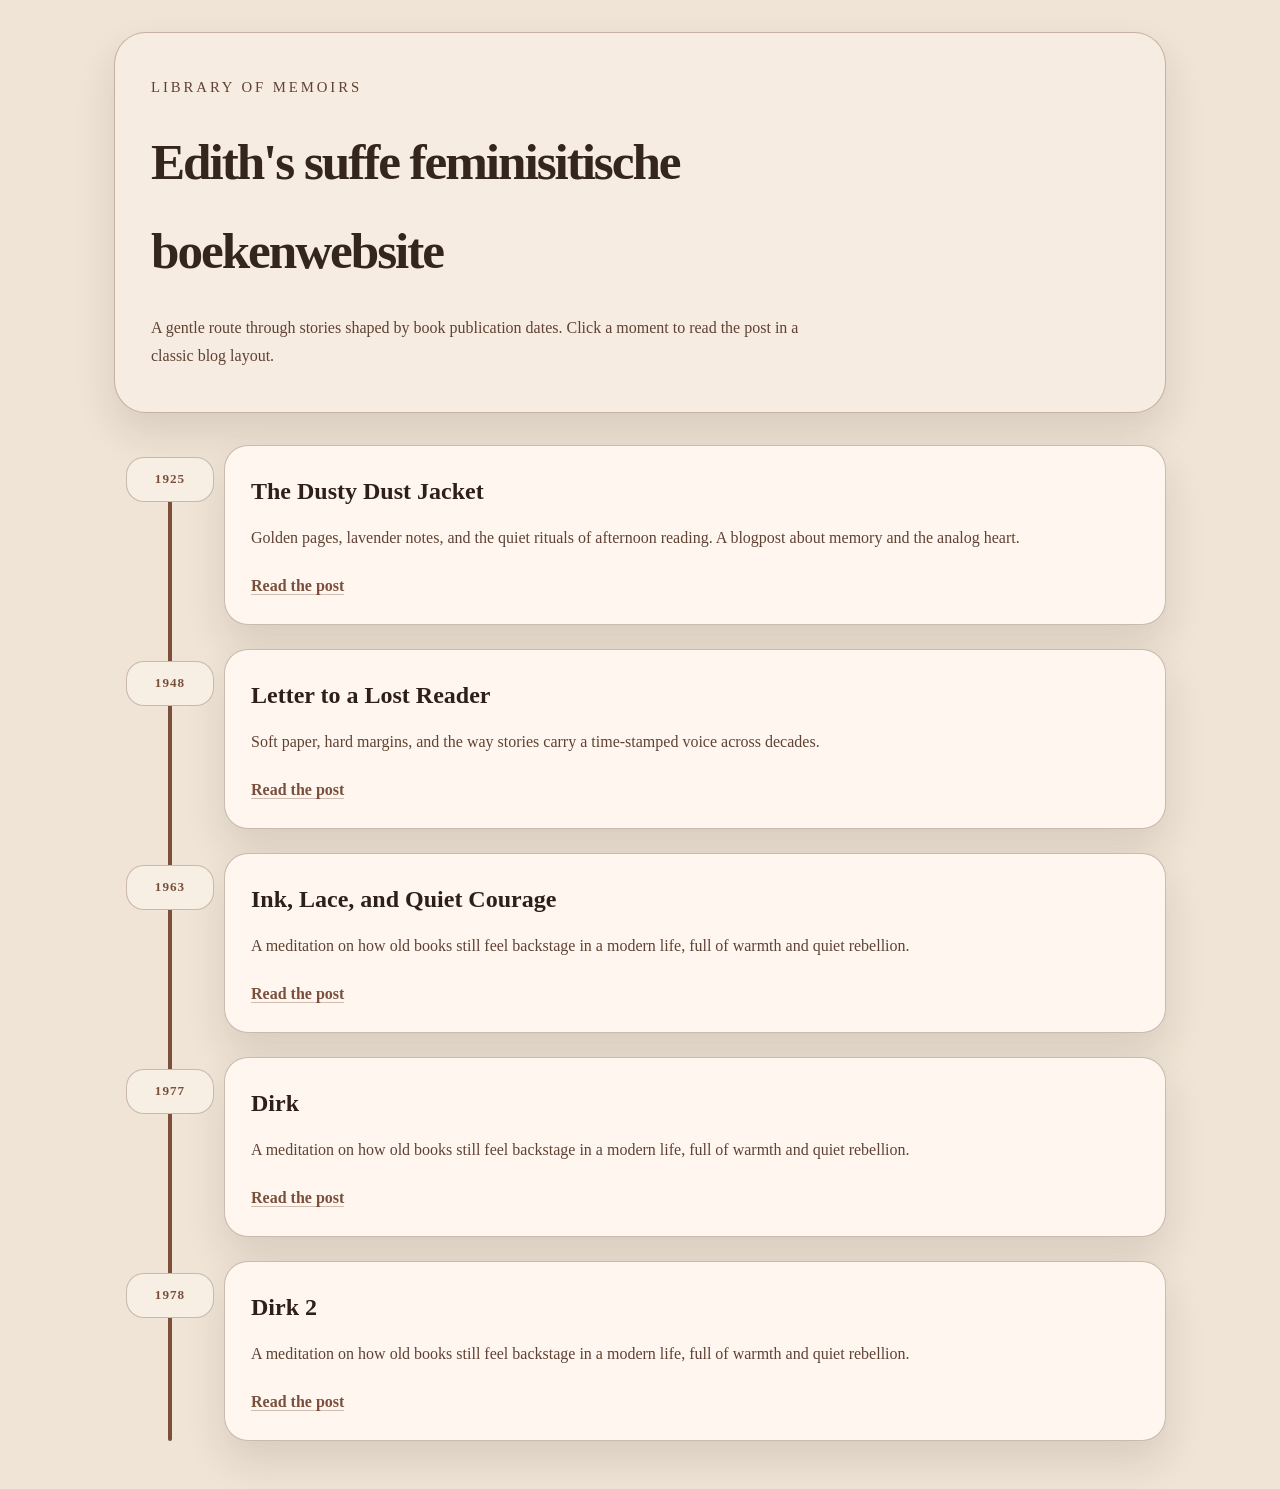
==== index.html @ 42f2ef33 "init" ====
<!DOCTYPE html>
<html lang="en">
<head>
  <meta charset="UTF-8" />
  <meta name="viewport" content="width=device-width, initial-scale=1.0" />
  <title>Bookish Timeline</title>
  <link rel="stylesheet" href="styles.css" />
</head>
<body>
  <div class="page-shell">
    <header class="hero hero-timeline">
      <div class="hero-content">
        <p class="eyebrow">Library of Memoirs</p>
        <h1>Edith's suffe feminisitische boekenwebsite</h1>
        <p class="intro">A gentle route through stories shaped by book publication dates. Click a moment to read the post in a classic blog layout.</p>
      </div>
    </header>

    <main class="main-content timeline-page">
      <section class="timeline-panel" id="timeline-panel">
        <div class="timeline-line"></div>
      </section>
    </main>
  </div>
  <script src="scripts.js"></script>
</body>
</html>
---- styles.css ----
:root {
  color-scheme: light;
  --bg: #efe4d5;
  --panel: #f7efe4;
  --text: #34251d;
  --muted: #5f4234;
  --accent: #7a503d;
  --accent-soft: #e6d1c0;
  --border: rgba(80, 44, 27, 0.3);
  --shadow: 0 20px 40px rgba(52, 37, 29, 0.12);
}

* {
  box-sizing: border-box;
}

html, body {
  margin: 0;
  min-height: 100%;
  font-family: "Libre Baskerville", Georgia, serif;
  background-color: var(--bg);
  color: var(--text);
}

body {
  line-height: 1.75;
}

.page-shell {
  max-width: 1100px;
  margin: 0 auto;
  padding: 32px 24px 48px;
}

.hero {
  border: 1px solid var(--border);
  border-radius: 32px;
  padding: 42px 36px;
  background-color: var(--panel);
  box-shadow: var(--shadow);
  margin-bottom: 32px;
}

.hero-timeline {
  background-color: #f7ece1;
}

.hero-post {
  background-color: #f6ebe1;
}

.hero-content {
  max-width: 720px;
}

.eyebrow {
  margin: 0 0 16px;
  font-size: 0.92rem;
  letter-spacing: 0.2em;
  text-transform: uppercase;
  color: var(--muted);
}

.hero h1 {
  margin: 0;
  font-size: clamp(2.6rem, 4vw, 4rem);
  letter-spacing: -0.04em;
}

.intro {
  margin: 18px 0 0;
  color: var(--muted);
  max-width: 680px;
}

.main-content {
  display: grid;
  gap: 28px;
}

.timeline-panel {
  position: relative;
  display: grid;
  gap: 24px;
}

.timeline-line {
  position: absolute;
  left: 54px;
  top: 26px;
  bottom: 0;
  width: 4px;
  background: var(--accent);
  border-radius: 999px;
}

.timeline-item {
  position: relative;
  padding-left: 110px;
}

.timeline-item::before {
  content: "";
  position: absolute;
  left: 44px;
  top: 18px;
  width: 24px;
  height: 24px;
  border-radius: 50%;
  background: var(--panel);
  border: 2px solid var(--accent);
}

.stamp {
  position: absolute;
  left: 12px;
  top: 12px;
  display: inline-flex;
  align-items: center;
  justify-content: center;
  min-width: 88px;
  padding: 10px 8px;
  border-radius: 18px;
  background: var(--panel);
  border: 1px solid rgba(122, 80, 61, 0.35);
  color: var(--accent);
  font-weight: 700;
  letter-spacing: 0.08em;
  text-transform: uppercase;
  font-size: 0.82rem;
}

.timeline-card {
  border: 1px solid var(--border);
  border-radius: 24px;
  padding: 24px 26px;
  background: #fff7ef;
  box-shadow: var(--shadow);
}

.timeline-card h2 {
  margin: 0 0 12px;
  font-size: 1.5rem;
  color: #2e1f18;
}

.timeline-card p {
  margin: 0 0 20px;
  color: var(--muted);
}

.timeline-card a {
  color: var(--accent);
  text-decoration: none;
  font-weight: 700;
  border-bottom: 1px solid rgba(122, 80, 61, 0.35);
}

.post-page {
  display: grid;
  gap: 24px;
}

.post-card {
  border: 1px solid var(--border);
  border-radius: 36px;
  background: #fff6ef;
  padding: 36px;
  box-shadow: var(--shadow);
}

.post-body p {
  margin: 0 0 22px;
  max-width: 720px;
  color: #3b2a22;
}

.post-body h2 {
  margin: 34px 0 16px;
  font-size: 1.8rem;
}

.post-body blockquote {
  margin: 28px 0;
  padding: 22px 26px;
  border-left: 4px solid var(--accent);
  background: rgba(248, 238, 226, 0.9);
  color: var(--muted);
  font-style: italic;
}

.meta {
  margin: 16px 0 0;
  color: var(--muted);
}

.post-footer {
  margin-top: 32px;
}

.button {
  display: inline-flex;
  align-items: center;
  justify-content: center;
  padding: 14px 24px;
  background: var(--accent);
  color: #fff;
  border-radius: 999px;
  text-decoration: none;
  font-weight: 700;
  transition: transform 0.2s ease, box-shadow 0.2s ease;
}

.button:hover {
  transform: translateY(-1px);
  box-shadow: 0 14px 30px rgba(168, 124, 105, 0.25);
}

@media (max-width: 760px) {
  .page-shell {
    padding: 24px 18px 32px;
  }

  .timeline-item {
    padding-left: 96px;
  }

  .timeline-line {
    left: 44px;
  }

  .timeline-item::before {
    left: 34px;
  }

  .stamp {
    left: 12px;
  }
}
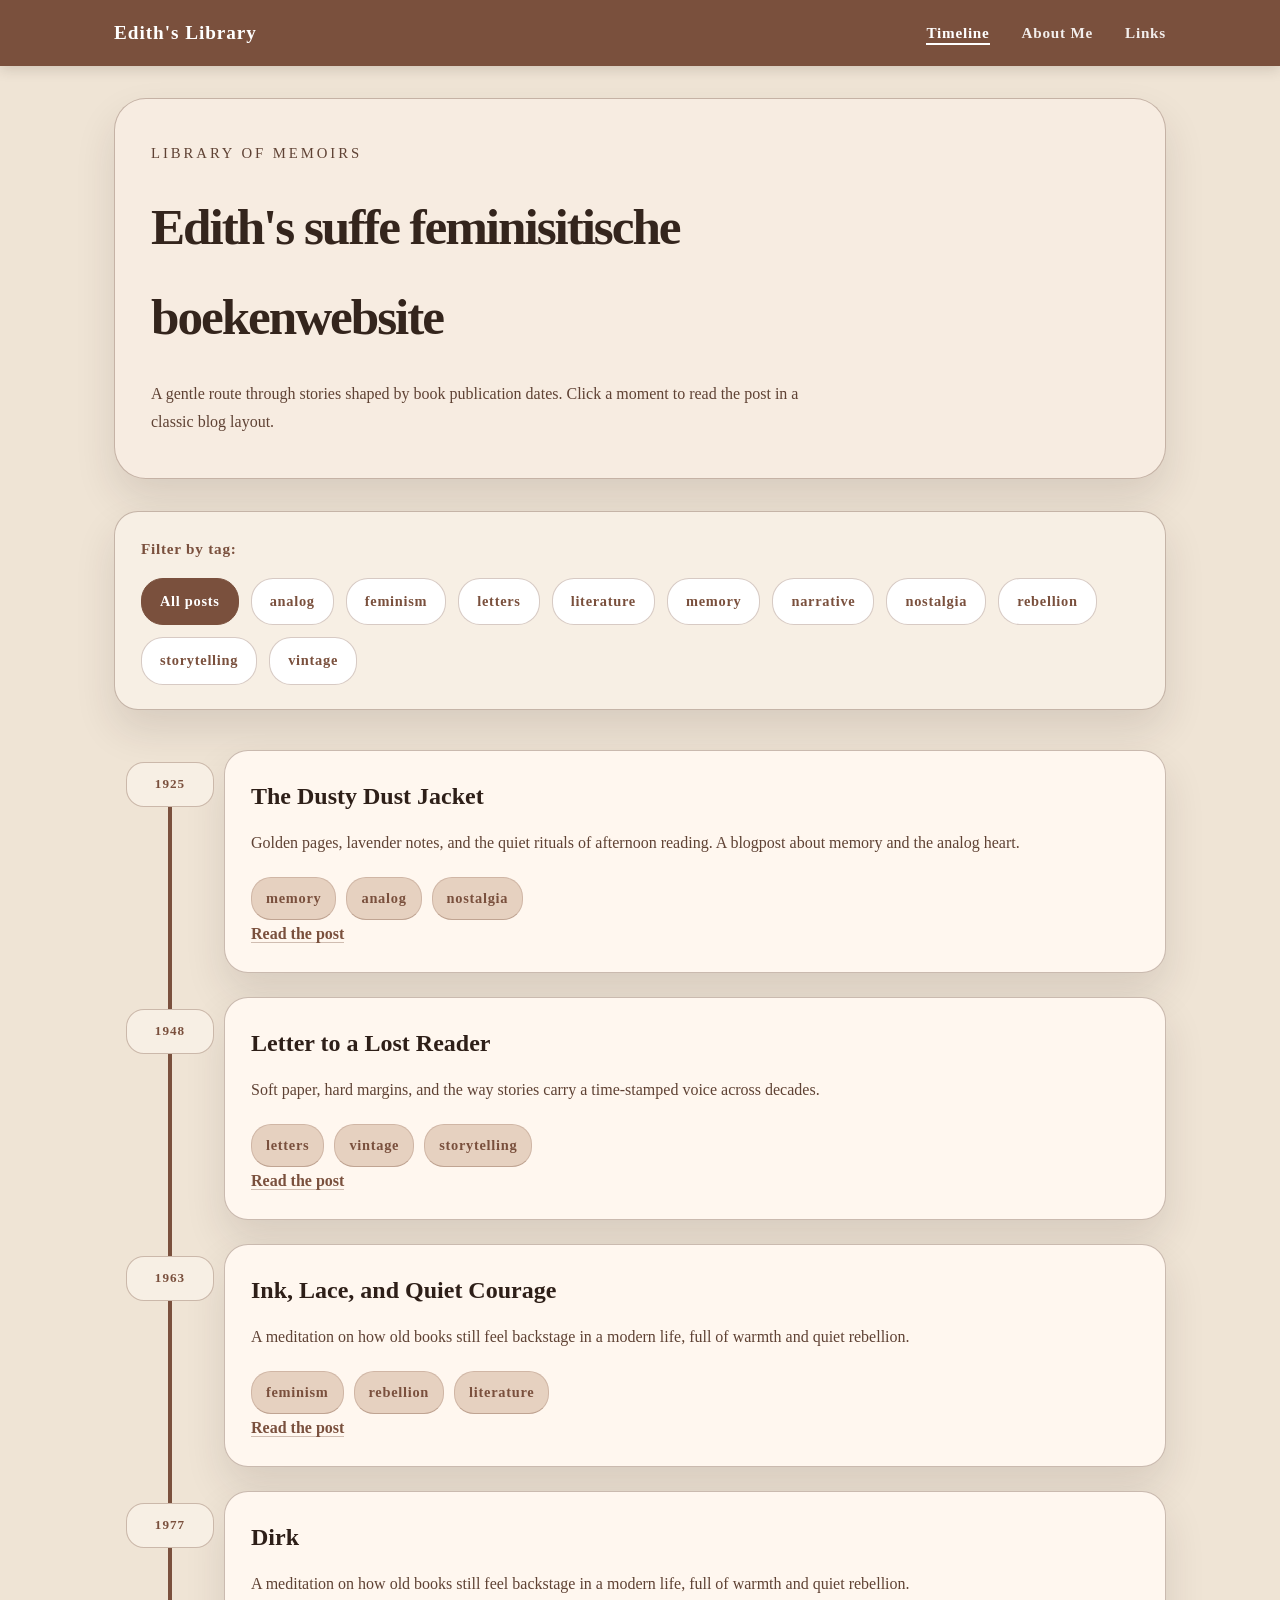
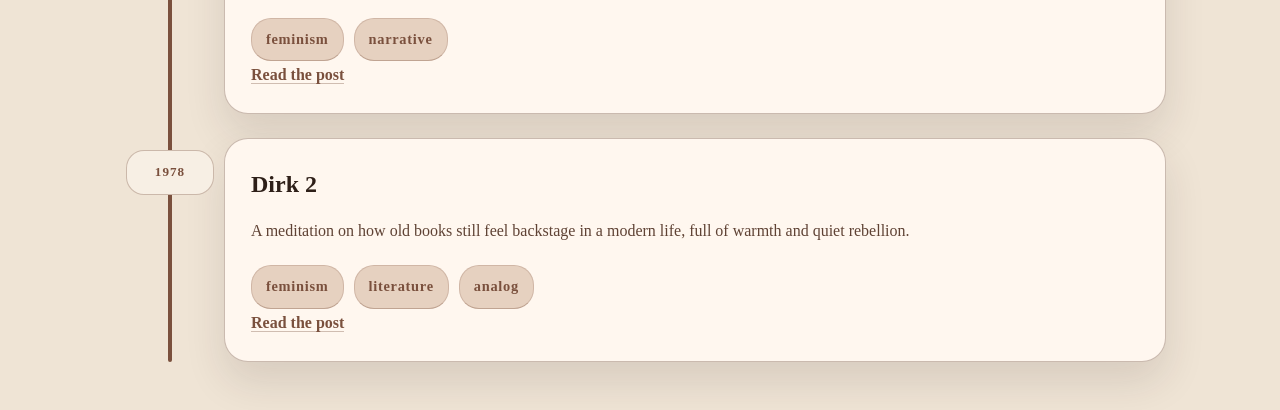
==== commit 130bd65c: "Add tags, links & ratings" ====
--- a/index.html
+++ b/index.html
@@ -7,6 +7,16 @@
   <link rel="stylesheet" href="styles.css" />
 </head>
 <body>
+  <nav class="navbar">
+    <div class="navbar-content">
+      <div class="navbar-title">Edith's Library</div>
+      <ul class="nav-links">
+        <li><a href="index.html" class="nav-link active">Timeline</a></li>
+        <li><a href="about.html" class="nav-link">About Me</a></li>
+        <li><a href="links.html" class="nav-link">Links</a></li>
+      </ul>
+    </div>
+  </nav>
   <div class="page-shell">
     <header class="hero hero-timeline">
       <div class="hero-content">
@@ -17,6 +27,7 @@
     </header>
 
     <main class="main-content timeline-page">
+      <section id="tag-filter-container"></section>
       <section class="timeline-panel" id="timeline-panel">
         <div class="timeline-line"></div>
       </section>
--- a/styles.css
+++ b/styles.css
@@ -24,6 +24,60 @@
 
 body {
   line-height: 1.75;
+  display: flex;
+  flex-direction: column;
+}
+
+.navbar {
+  background-color: var(--accent);
+  box-shadow: 0 4px 12px rgba(52, 37, 29, 0.15);
+  position: sticky;
+  top: 0;
+  z-index: 100;
+}
+
+.navbar-content {
+  max-width: 1100px;
+  margin: 0 auto;
+  padding: 16px 24px;
+  display: flex;
+  justify-content: space-between;
+  align-items: center;
+}
+
+.navbar-title {
+  font-size: 1.2rem;
+  font-weight: 700;
+  color: #fff;
+  letter-spacing: 0.05em;
+}
+
+.nav-links {
+  display: flex;
+  list-style: none;
+  margin: 0;
+  padding: 0;
+  gap: 32px;
+}
+
+.nav-link {
+  color: rgba(255, 255, 255, 0.9);
+  text-decoration: none;
+  font-weight: 600;
+  font-size: 0.95rem;
+  letter-spacing: 0.05em;
+  transition: color 0.3s ease;
+  position: relative;
+}
+
+.nav-link:hover {
+  color: #fff;
+}
+
+.nav-link.active {
+  color: #fff;
+  border-bottom: 2px solid #fff;
+  padding-bottom: 2px;
 }
 
 .page-shell {
@@ -47,6 +101,14 @@
 
 .hero-post {
   background-color: #f6ebe1;
+}
+
+.hero-about {
+  background-color: #f5e6d3;
+}
+
+.hero-links {
+  background-color: #f4e0ca;
 }
 
 .hero-content {
@@ -161,12 +223,157 @@
   gap: 24px;
 }
 
+.about-page {
+  display: grid;
+  gap: 24px;
+}
+
+.links-page {
+  display: grid;
+  gap: 24px;
+}
+
+.post-image-container {
+  width: 100%;
+  max-width: 640px;
+  margin: 0 auto 28px;
+  border-radius: 28px;
+  overflow: hidden;
+  box-shadow: var(--shadow);
+}
+
+.post-image {
+  width: 100%;
+  height: auto;
+  display: block;
+  object-fit: cover;
+}
+
 .post-card {
   border: 1px solid var(--border);
   border-radius: 36px;
   background: #fff6ef;
   padding: 36px;
   box-shadow: var(--shadow);
+}
+
+.content-card {
+  border: 1px solid var(--border);
+  border-radius: 36px;
+  background: #fff6ef;
+  padding: 36px;
+  box-shadow: var(--shadow);
+}
+
+.post-ratings-section {
+  margin: 32px 0;
+  padding: 28px 0;
+  border-top: 1px solid rgba(122, 80, 61, 0.2);
+  border-bottom: 1px solid rgba(122, 80, 61, 0.2);
+}
+
+.ratings-container {
+  width: 100%;
+}
+
+.ratings-title {
+  margin: 0 0 24px;
+  font-size: 1.3rem;
+  color: var(--accent);
+  letter-spacing: 0.05em;
+  font-weight: 700;
+}
+
+.ratings-grid {
+  display: grid;
+  grid-template-columns: repeat(auto-fit, minmax(200px, 1fr));
+  gap: 28px;
+  max-width: 720px;
+}
+
+.rating-item {
+  display: flex;
+  flex-direction: column;
+  gap: 10px;
+}
+
+.rating-label {
+  font-size: 0.95rem;
+  font-weight: 600;
+  color: var(--accent);
+  letter-spacing: 0.05em;
+}
+
+.rating-bar {
+  position: relative;
+  height: 24px;
+  background: rgba(122, 80, 61, 0.08);
+  border: 1px solid rgba(122, 80, 61, 0.2);
+  border-radius: 12px;
+  overflow: hidden;
+}
+
+.rating-line {
+  position: absolute;
+  top: 0;
+  width: 3px;
+  height: 100%;
+  background: var(--accent);
+  border-radius: 2px;
+  transition: left 0.3s ease;
+}
+
+.rating-value {
+  font-size: 0.85rem;
+  color: var(--muted);
+  font-weight: 500;
+}
+
+.content-body p {
+  margin: 0 0 22px;
+  max-width: 720px;
+  color: #3b2a22;
+  line-height: 1.8;
+}
+
+.content-body h2 {
+  margin: 34px 0 16px;
+  font-size: 1.8rem;
+  color: var(--accent);
+}
+
+.links-list {
+  list-style: none;
+  padding: 0;
+  margin: 0 0 24px;
+}
+
+.links-list li {
+  margin: 0 0 16px;
+  padding-left: 24px;
+  position: relative;
+  color: #3b2a22;
+}
+
+.links-list li::before {
+  content: "→";
+  position: absolute;
+  left: 0;
+  color: var(--accent);
+  font-weight: 700;
+}
+
+.content-link {
+  color: var(--accent);
+  text-decoration: none;
+  font-weight: 600;
+  border-bottom: 1px solid rgba(122, 80, 61, 0.35);
+  transition: all 0.2s ease;
+}
+
+.content-link:hover {
+  border-bottom-color: var(--accent);
+  color: #2e1f18;
 }
 
 .post-body p {
@@ -192,6 +399,86 @@
 .meta {
   margin: 16px 0 0;
   color: var(--muted);
+}
+
+.post-tags {
+  margin-top: 20px;
+  display: flex;
+  flex-wrap: wrap;
+  gap: 10px;
+}
+
+.tag-badge {
+  display: inline-flex;
+  align-items: center;
+  justify-content: center;
+  padding: 8px 14px;
+  background: var(--accent-soft);
+  color: var(--accent);
+  border-radius: 20px;
+  text-decoration: none;
+  font-size: 0.9rem;
+  font-weight: 600;
+  letter-spacing: 0.05em;
+  transition: all 0.2s ease;
+  border: 1px solid rgba(122, 80, 61, 0.2);
+}
+
+.tag-badge:hover {
+  background: var(--accent);
+  color: #fff;
+  transform: translateY(-1px);
+}
+
+.tag-filter {
+  background: var(--panel);
+  border: 1px solid var(--border);
+  border-radius: 24px;
+  padding: 24px 26px;
+  box-shadow: var(--shadow);
+  margin-bottom: 12px;
+}
+
+.filter-label {
+  margin: 0 0 16px;
+  font-size: 0.95rem;
+  font-weight: 600;
+  color: var(--accent);
+  letter-spacing: 0.05em;
+}
+
+.tag-buttons {
+  display: flex;
+  flex-wrap: wrap;
+  gap: 12px;
+}
+
+.tag-button {
+  display: inline-flex;
+  align-items: center;
+  justify-content: center;
+  padding: 10px 18px;
+  background: #fff;
+  color: var(--accent);
+  border: 1px solid rgba(122, 80, 61, 0.3);
+  border-radius: 22px;
+  text-decoration: none;
+  font-size: 0.9rem;
+  font-weight: 600;
+  letter-spacing: 0.05em;
+  transition: all 0.2s ease;
+  cursor: pointer;
+}
+
+.tag-button:hover {
+  border-color: var(--accent);
+  background: rgba(122, 80, 61, 0.08);
+}
+
+.tag-button.active {
+  background: var(--accent);
+  color: #fff;
+  border-color: var(--accent);
 }
 
 .post-footer {
@@ -221,6 +508,24 @@
     padding: 24px 18px 32px;
   }
 
+  .navbar-content {
+    flex-direction: column;
+    gap: 16px;
+    padding: 12px 24px;
+  }
+
+  .navbar-title {
+    font-size: 1rem;
+  }
+
+  .nav-links {
+    gap: 20px;
+  }
+
+  .nav-link {
+    font-size: 0.9rem;
+  }
+
   .timeline-item {
     padding-left: 96px;
   }
@@ -236,4 +541,58 @@
   .stamp {
     left: 12px;
   }
-}
+
+  .tag-buttons {
+    flex-wrap: wrap;
+  }
+
+  .tag-button {
+    padding: 8px 14px;
+    font-size: 0.85rem;
+  }
+
+  .post-tags {
+    gap: 8px;
+  }
+
+  .tag-badge {
+    padding: 6px 12px;
+    font-size: 0.85rem;
+  }
+
+  .post-card,
+  .content-card {
+    padding: 24px;
+    border-radius: 24px;
+  }
+
+  .post-body h2,
+  .content-body h2 {
+    font-size: 1.5rem;
+    margin: 24px 0 12px;
+  }
+
+  .post-body p,
+  .content-body p {
+    font-size: 1rem;
+  }
+
+  .post-image-container {
+    margin: 0 auto 20px;
+    border-radius: 20px;
+  }
+
+  .ratings-grid {
+    grid-template-columns: 1fr;
+    gap: 20px;
+  }
+
+  .rating-bar {
+    height: 20px;
+  }
+
+  .ratings-title {
+    font-size: 1.1rem;
+    margin: 0 0 20px;
+  }
+}
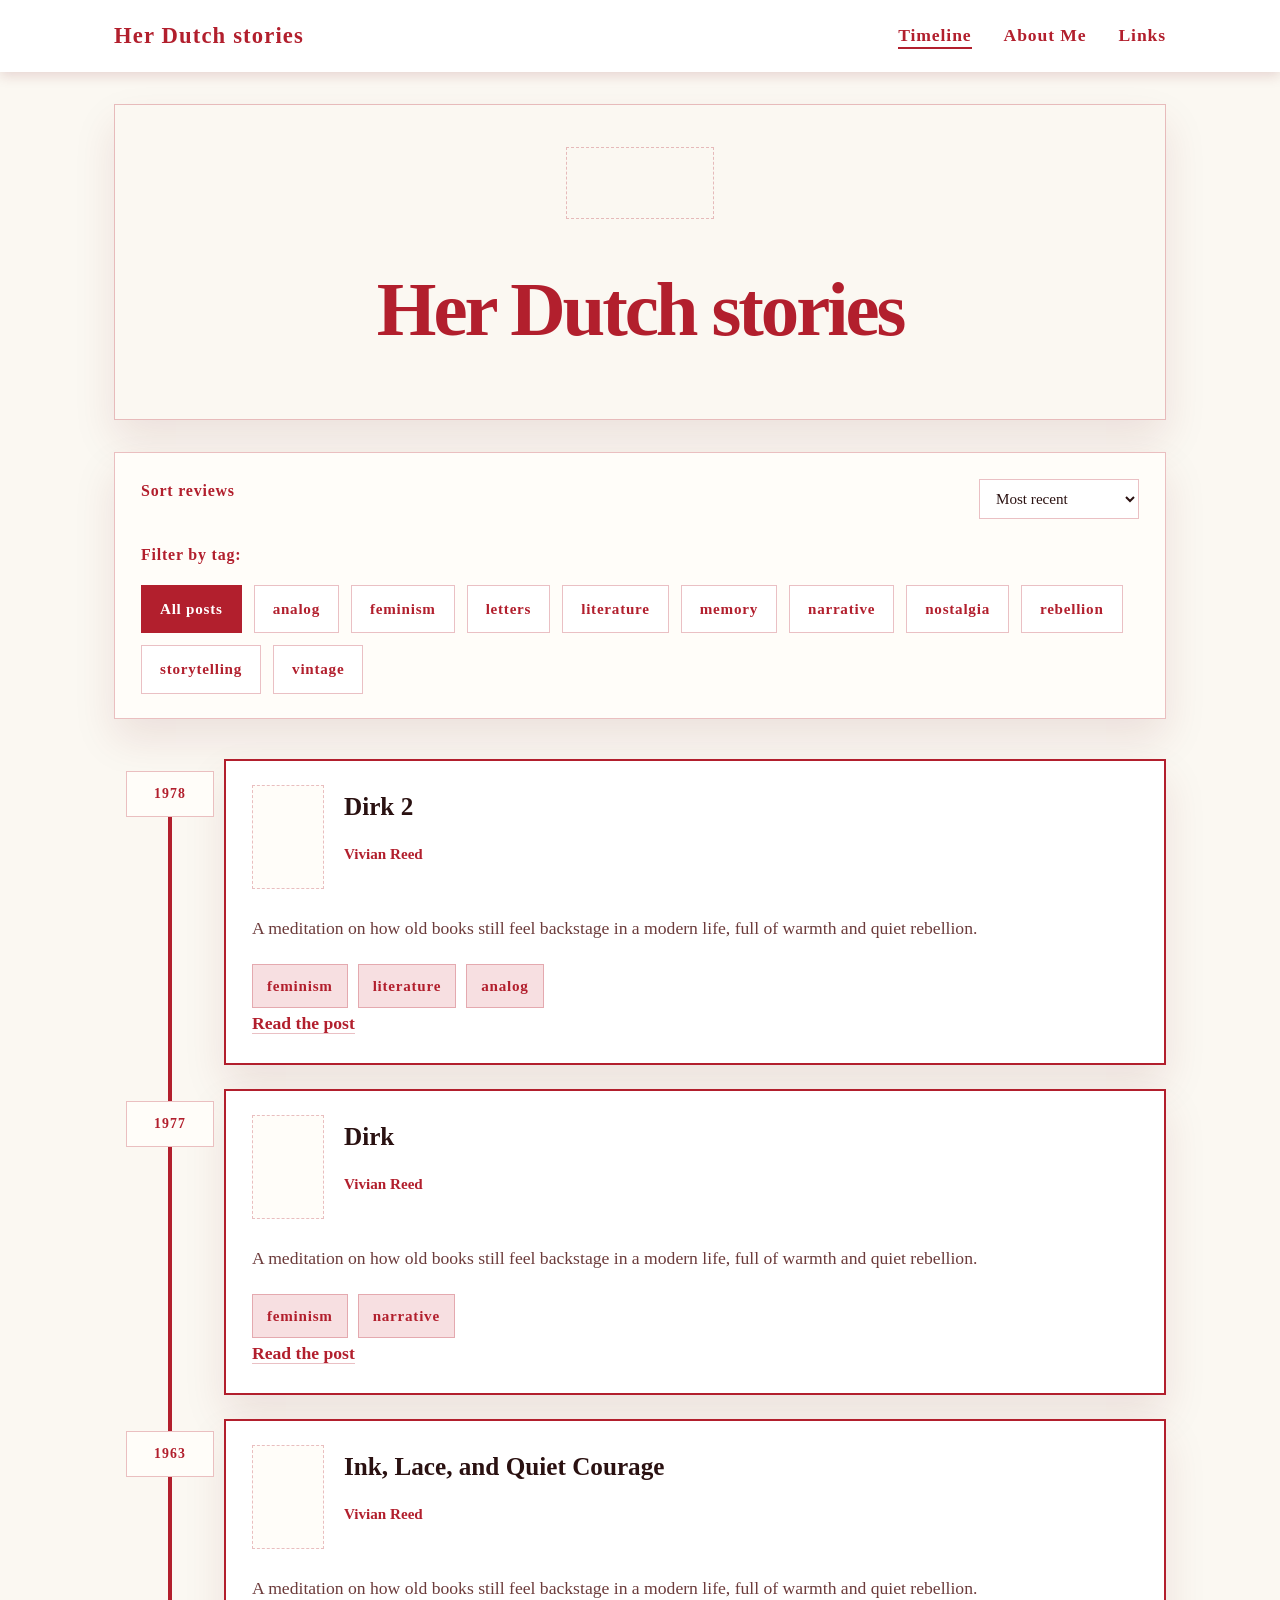
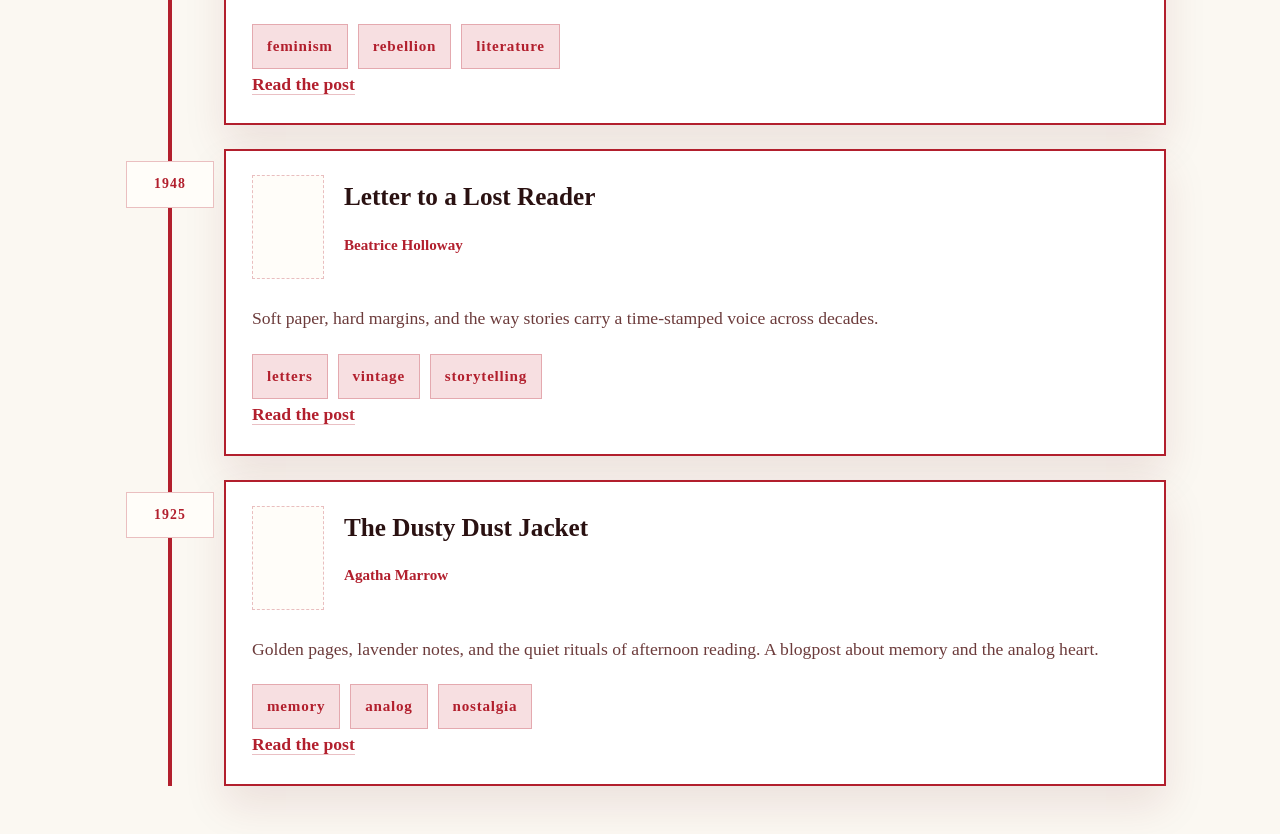
==== commit 07c1c535: "Ediths updates" ====
--- a/index.html
+++ b/index.html
@@ -3,13 +3,13 @@
 <head>
   <meta charset="UTF-8" />
   <meta name="viewport" content="width=device-width, initial-scale=1.0" />
-  <title>Bookish Timeline</title>
+  <title>Her Dutch stories</title>
   <link rel="stylesheet" href="styles.css" />
 </head>
 <body>
   <nav class="navbar">
     <div class="navbar-content">
-      <div class="navbar-title">Edith's Library</div>
+      <a class="navbar-title" href="index.html">Her Dutch stories</a>
       <ul class="nav-links">
         <li><a href="index.html" class="nav-link active">Timeline</a></li>
         <li><a href="about.html" class="nav-link">About Me</a></li>
@@ -20,9 +20,8 @@
   <div class="page-shell">
     <header class="hero hero-timeline">
       <div class="hero-content">
-        <p class="eyebrow">Library of Memoirs</p>
-        <h1>Edith's suffe feminisitische boekenwebsite</h1>
-        <p class="intro">A gentle route through stories shaped by book publication dates. Click a moment to read the post in a classic blog layout.</p>
+        <div class="hero-logo-space" aria-label="Logo space"></div>
+        <h1>Her Dutch stories</h1>
       </div>
     </header>
 
--- a/styles.css
+++ b/styles.css
@@ -1,13 +1,13 @@
 :root {
   color-scheme: light;
-  --bg: #efe4d5;
-  --panel: #f7efe4;
-  --text: #34251d;
-  --muted: #5f4234;
-  --accent: #7a503d;
-  --accent-soft: #e6d1c0;
-  --border: rgba(80, 44, 27, 0.3);
-  --shadow: 0 20px 40px rgba(52, 37, 29, 0.12);
+  --bg: #fbf8f2;
+  --panel: #fffdf9;
+  --text: #2a1111;
+  --muted: #6c3b3b;
+  --accent: #b21f2d;
+  --accent-soft: #f7dfe1;
+  --border: rgba(178, 31, 45, 0.28);
+  --shadow: 0 20px 40px rgba(112, 19, 29, 0.1);
 }
 
 * {
@@ -17,9 +17,14 @@
 html, body {
   margin: 0;
   min-height: 100%;
-  font-family: "Libre Baskerville", Georgia, serif;
+  font-family: Baskerville, "Palatino Linotype", "Book Antiqua", Georgia, serif;
+  font-size: 1.05rem;
   background-color: var(--bg);
   color: var(--text);
+}
+
+*, *::before, *::after {
+  border-radius: 0 !important;
 }
 
 body {
@@ -29,8 +34,8 @@
 }
 
 .navbar {
-  background-color: var(--accent);
-  box-shadow: 0 4px 12px rgba(52, 37, 29, 0.15);
+  background-color: #fff;
+  box-shadow: 0 4px 12px rgba(112, 19, 29, 0.15);
   position: sticky;
   top: 0;
   z-index: 100;
@@ -46,10 +51,11 @@
 }
 
 .navbar-title {
-  font-size: 1.2rem;
-  font-weight: 700;
-  color: #fff;
+  font-size: 1.35rem;
+  font-weight: 800;
+  color: var(--accent);
   letter-spacing: 0.05em;
+  text-decoration: none;
 }
 
 .nav-links {
@@ -61,22 +67,22 @@
 }
 
 .nav-link {
-  color: rgba(255, 255, 255, 0.9);
+  color: var(--accent);
   text-decoration: none;
   font-weight: 600;
-  font-size: 0.95rem;
+  font-size: 1.05rem;
   letter-spacing: 0.05em;
   transition: color 0.3s ease;
   position: relative;
 }
 
 .nav-link:hover {
-  color: #fff;
+  color: var(--text);
 }
 
 .nav-link.active {
-  color: #fff;
-  border-bottom: 2px solid #fff;
+  color: var(--accent);
+  border-bottom: 2px solid var(--accent);
   padding-bottom: 2px;
 }
 
@@ -96,23 +102,40 @@
 }
 
 .hero-timeline {
-  background-color: #f7ece1;
+  background-color: var(--bg);
+  border: 1px solid var(--border);
+  box-shadow: var(--shadow);
 }
 
 .hero-post {
-  background-color: #f6ebe1;
+  background-color: var(--panel);
 }
 
 .hero-about {
-  background-color: #f5e6d3;
+  background-color: var(--panel);
 }
 
 .hero-links {
-  background-color: #f4e0ca;
+  background-color: var(--panel);
 }
 
 .hero-content {
   max-width: 720px;
+}
+
+.hero-timeline .hero-content {
+  max-width: none;
+  text-align: center;
+}
+
+.hero-logo-space {
+  width: 148px;
+  height: 72px;
+  margin-bottom: 24px;
+  margin-left: auto;
+  margin-right: auto;
+  border: 1px dashed var(--border);
+  background: var(--bg);
 }
 
 .eyebrow {
@@ -125,8 +148,10 @@
 
 .hero h1 {
   margin: 0;
-  font-size: clamp(2.6rem, 4vw, 4rem);
+  font-size: clamp(3.2rem, 6vw, 5.4rem);
+  font-weight: 800;
   letter-spacing: -0.04em;
+  color: var(--accent);
 }
 
 .intro {
@@ -184,7 +209,7 @@
   padding: 10px 8px;
   border-radius: 18px;
   background: var(--panel);
-  border: 1px solid rgba(122, 80, 61, 0.35);
+  border: 1px solid var(--border);
   color: var(--accent);
   font-weight: 700;
   letter-spacing: 0.08em;
@@ -193,17 +218,52 @@
 }
 
 .timeline-card {
-  border: 1px solid var(--border);
+  border: 2px solid var(--accent);
   border-radius: 24px;
   padding: 24px 26px;
-  background: #fff7ef;
+  background: #fff;
   box-shadow: var(--shadow);
+}
+
+.review-header {
+  display: flex;
+  align-items: flex-start;
+  justify-content: flex-start;
+  gap: 20px;
+  min-height: 128px;
+}
+
+.review-header h2 {
+  margin-bottom: 4px;
+}
+
+.review-author {
+  margin: 0;
+  color: var(--accent) !important;
+  font-size: 0.9rem;
+  font-weight: 700;
+}
+
+.cover-slot {
+  flex: 0 0 72px;
+  width: 72px;
+  height: 104px;
+  border: 1px dashed var(--border);
+  background: var(--panel);
+  overflow: hidden;
+}
+
+.cover-slot img {
+  display: block;
+  width: 100%;
+  height: 100%;
+  object-fit: cover;
 }
 
 .timeline-card h2 {
   margin: 0 0 12px;
   font-size: 1.5rem;
-  color: #2e1f18;
+  color: var(--text);
 }
 
 .timeline-card p {
@@ -215,7 +275,7 @@
   color: var(--accent);
   text-decoration: none;
   font-weight: 700;
-  border-bottom: 1px solid rgba(122, 80, 61, 0.35);
+  border-bottom: 1px solid var(--border);
 }
 
 .post-page {
@@ -223,6 +283,34 @@
   gap: 24px;
 }
 
+.post-heading {
+  max-width: 820px;
+  margin: 0 auto;
+  width: 100%;
+  text-align: center;
+}
+
+.post-heading h1 {
+  margin: 0;
+  color: var(--accent);
+  font-size: clamp(2.6rem, 5vw, 4.8rem);
+  font-weight: 800;
+  line-height: 1.1;
+}
+
+.post-subtitle {
+  margin: 14px auto 0;
+  color: #000;
+  font-size: 1.2rem;
+  font-weight: 700;
+  line-height: 1.5;
+  max-width: 720px;
+}
+
+.post-heading .post-tags {
+  justify-content: center;
+}
+
 .about-page {
   display: grid;
   gap: 24px;
@@ -235,24 +323,28 @@
 
 .post-image-container {
   width: 100%;
-  max-width: 640px;
+  max-width: 360px;
+  height: 450px;
   margin: 0 auto 28px;
-  border-radius: 28px;
+  background: var(--panel);
   overflow: hidden;
   box-shadow: var(--shadow);
 }
 
 .post-image {
   width: 100%;
-  height: auto;
+  height: 450px;
   display: block;
   object-fit: cover;
 }
 
 .post-card {
+  width: 100%;
+  max-width: 820px;
+  margin: 0 auto;
   border: 1px solid var(--border);
   border-radius: 36px;
-  background: #fff6ef;
+  background: #fff;
   padding: 36px;
   box-shadow: var(--shadow);
 }
@@ -260,7 +352,7 @@
 .content-card {
   border: 1px solid var(--border);
   border-radius: 36px;
-  background: #fff6ef;
+  background: #fff;
   padding: 36px;
   box-shadow: var(--shadow);
 }
@@ -268,8 +360,8 @@
 .post-ratings-section {
   margin: 32px 0;
   padding: 28px 0;
-  border-top: 1px solid rgba(122, 80, 61, 0.2);
-  border-bottom: 1px solid rgba(122, 80, 61, 0.2);
+  border-top: 1px solid var(--border);
+  border-bottom: 1px solid var(--border);
 }
 
 .ratings-container {
@@ -307,8 +399,8 @@
 .rating-bar {
   position: relative;
   height: 24px;
-  background: rgba(122, 80, 61, 0.08);
-  border: 1px solid rgba(122, 80, 61, 0.2);
+  background: rgba(178, 31, 45, 0.08);
+  border: 1px solid var(--border);
   border-radius: 12px;
   overflow: hidden;
 }
@@ -332,7 +424,7 @@
 .content-body p {
   margin: 0 0 22px;
   max-width: 720px;
-  color: #3b2a22;
+  color: var(--text);
   line-height: 1.8;
 }
 
@@ -352,7 +444,7 @@
   margin: 0 0 16px;
   padding-left: 24px;
   position: relative;
-  color: #3b2a22;
+  color: var(--text);
 }
 
 .links-list li::before {
@@ -367,19 +459,19 @@
   color: var(--accent);
   text-decoration: none;
   font-weight: 600;
-  border-bottom: 1px solid rgba(122, 80, 61, 0.35);
+  border-bottom: 1px solid var(--border);
   transition: all 0.2s ease;
 }
 
 .content-link:hover {
   border-bottom-color: var(--accent);
-  color: #2e1f18;
+  color: var(--text);
 }
 
 .post-body p {
   margin: 0 0 22px;
   max-width: 720px;
-  color: #3b2a22;
+  color: var(--text);
 }
 
 .post-body h2 {
@@ -391,9 +483,37 @@
   margin: 28px 0;
   padding: 22px 26px;
   border-left: 4px solid var(--accent);
-  background: rgba(248, 238, 226, 0.9);
+  background: rgba(235, 225, 211, 0.45);
   color: var(--muted);
   font-style: italic;
+}
+
+.review-quotes {
+  margin-top: 52px;
+  padding-top: 32px;
+  padding-bottom: 56px;
+  border-top: 2px solid var(--accent);
+}
+
+.review-quotes h2 {
+  margin: 0 0 24px;
+  color: #000;
+  font-size: 1.8rem;
+}
+
+.review-quotes blockquote {
+  margin: 0 0 18px;
+  padding: 18px 0;
+  color: #000;
+  font-size: 1.3rem;
+  font-weight: 800;
+  font-style: italic;
+  line-height: 1.55;
+  text-align: center;
+}
+
+.review-quotes blockquote:last-child {
+  margin-bottom: 0;
 }
 
 .meta {
@@ -421,7 +541,7 @@
   font-weight: 600;
   letter-spacing: 0.05em;
   transition: all 0.2s ease;
-  border: 1px solid rgba(122, 80, 61, 0.2);
+  border: 1px solid var(--border);
 }
 
 .tag-badge:hover {
@@ -437,6 +557,25 @@
   padding: 24px 26px;
   box-shadow: var(--shadow);
   margin-bottom: 12px;
+}
+
+.filter-controls {
+  display: flex;
+  align-items: center;
+  justify-content: space-between;
+  gap: 16px;
+  margin-bottom: 20px;
+}
+
+.sort-filter {
+  min-width: 160px;
+  padding: 10px 34px 10px 12px;
+  border: 1px solid var(--border);
+  border-radius: 8px;
+  background: #fff;
+  color: var(--text);
+  font: inherit;
+  font-size: 0.9rem;
 }
 
 .filter-label {
@@ -460,7 +599,7 @@
   padding: 10px 18px;
   background: #fff;
   color: var(--accent);
-  border: 1px solid rgba(122, 80, 61, 0.3);
+  border: 1px solid var(--border);
   border-radius: 22px;
   text-decoration: none;
   font-size: 0.9rem;
@@ -472,7 +611,7 @@
 
 .tag-button:hover {
   border-color: var(--accent);
-  background: rgba(122, 80, 61, 0.08);
+  background: rgba(178, 31, 45, 0.08);
 }
 
 .tag-button.active {
@@ -515,7 +654,7 @@
   }
 
   .navbar-title {
-    font-size: 1rem;
+    font-size: 1.1rem;
   }
 
   .nav-links {
@@ -523,7 +662,7 @@
   }
 
   .nav-link {
-    font-size: 0.9rem;
+    font-size: 1rem;
   }
 
   .timeline-item {
@@ -578,8 +717,14 @@
   }
 
   .post-image-container {
+    height: 400px;
+    max-width: 320px;
     margin: 0 auto 20px;
     border-radius: 20px;
+  }
+
+  .post-image {
+    height: 400px;
   }
 
   .ratings-grid {
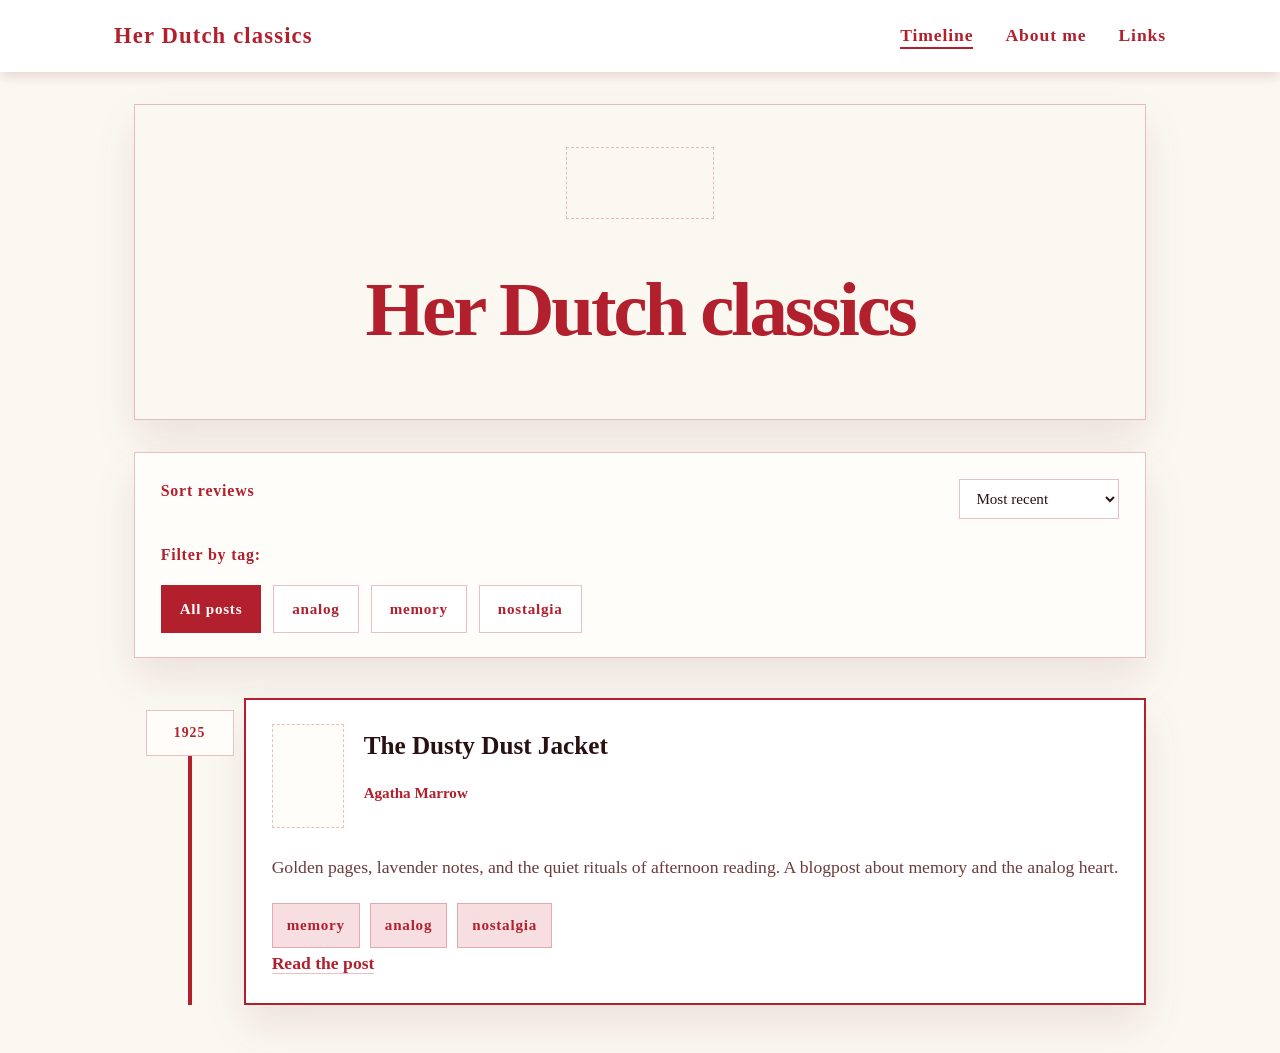
==== commit f3564bf6: "Engelse versie" ====
--- a/index.html
+++ b/index.html
@@ -3,16 +3,16 @@
 <head>
   <meta charset="UTF-8" />
   <meta name="viewport" content="width=device-width, initial-scale=1.0" />
-  <title>Her Dutch stories</title>
+  <title>Her Dutch classics</title>
   <link rel="stylesheet" href="styles.css" />
 </head>
 <body>
   <nav class="navbar">
     <div class="navbar-content">
-      <a class="navbar-title" href="index.html">Her Dutch stories</a>
+      <a class="navbar-title" href="index.html">Her Dutch classics</a>
       <ul class="nav-links">
         <li><a href="index.html" class="nav-link active">Timeline</a></li>
-        <li><a href="about.html" class="nav-link">About Me</a></li>
+        <li><a href="about.html" class="nav-link">About me</a></li>
         <li><a href="links.html" class="nav-link">Links</a></li>
       </ul>
     </div>
@@ -21,7 +21,7 @@
     <header class="hero hero-timeline">
       <div class="hero-content">
         <div class="hero-logo-space" aria-label="Logo space"></div>
-        <h1>Her Dutch stories</h1>
+        <h1>Her Dutch classics</h1>
       </div>
     </header>
 
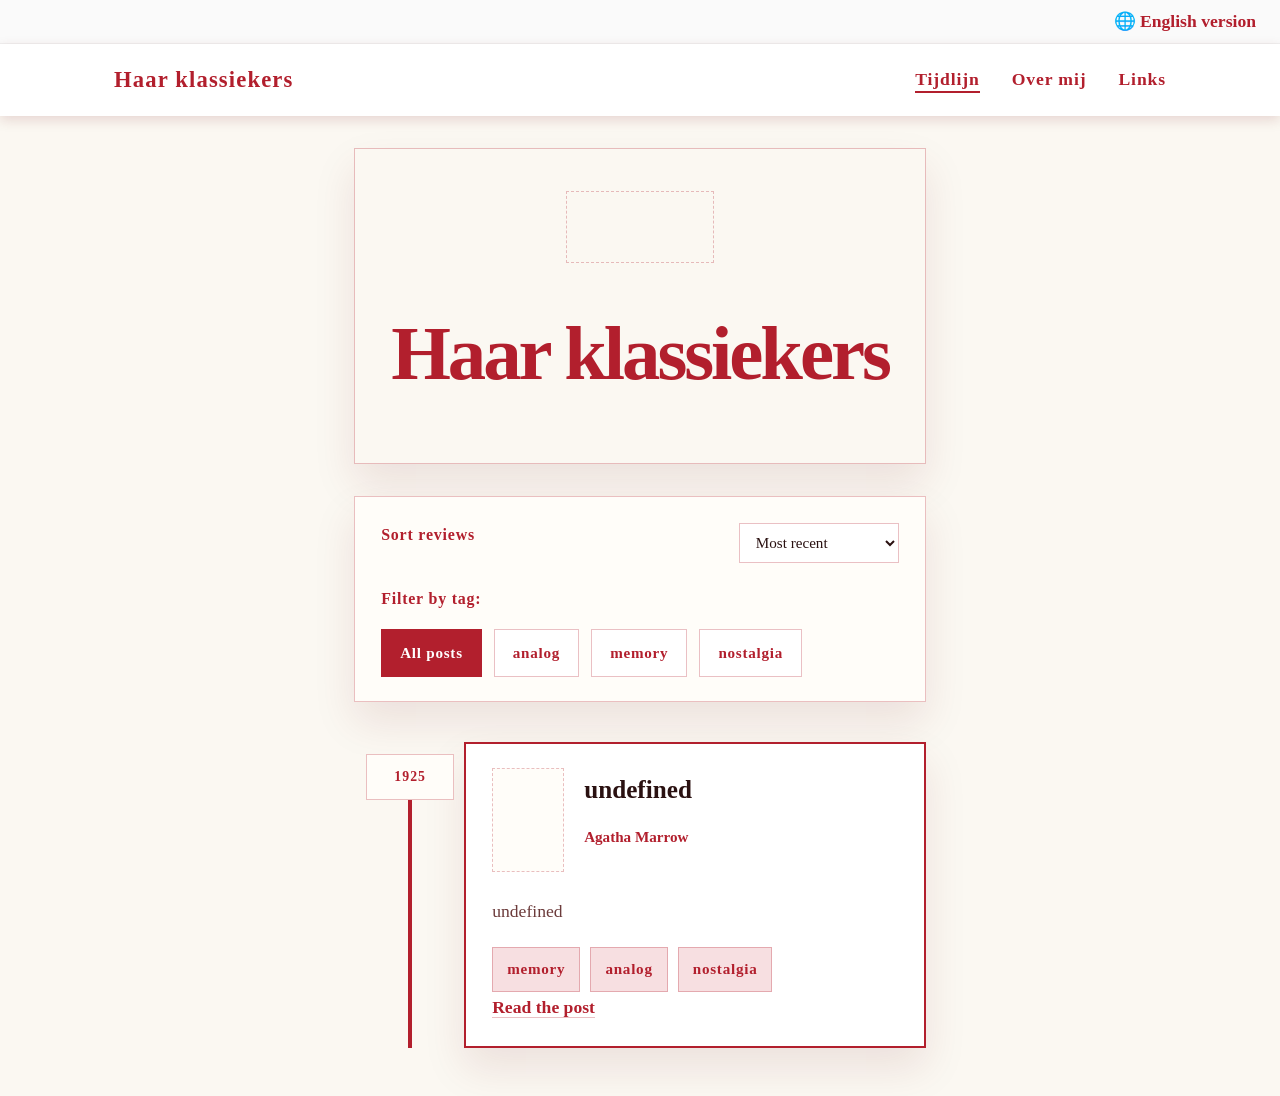
==== commit 29e185d5: "haar klassiekers change" ====
--- a/index.html
+++ b/index.html
@@ -3,16 +3,19 @@
 <head>
   <meta charset="UTF-8" />
   <meta name="viewport" content="width=device-width, initial-scale=1.0" />
-  <title>Her Dutch classics</title>
+  <title>Haar klassiekers</title>
   <link rel="stylesheet" href="styles.css" />
 </head>
 <body>
+  <div class="lang-bar">
+    <a class="lang-link" href="index_en.html" aria-label="English version">🌐 English version</a>
+  </div>
   <nav class="navbar">
     <div class="navbar-content">
-      <a class="navbar-title" href="index.html">Her Dutch classics</a>
+      <a class="navbar-title" href="index.html">Haar klassiekers</a>
       <ul class="nav-links">
-        <li><a href="index.html" class="nav-link active">Timeline</a></li>
-        <li><a href="about.html" class="nav-link">About me</a></li>
+        <li><a href="index.html" class="nav-link active">Tijdlijn</a></li>
+        <li><a href="about.html" class="nav-link">Over mij</a></li>
         <li><a href="links.html" class="nav-link">Links</a></li>
       </ul>
     </div>
@@ -21,7 +24,7 @@
     <header class="hero hero-timeline">
       <div class="hero-content">
         <div class="hero-logo-space" aria-label="Logo space"></div>
-        <h1>Her Dutch classics</h1>
+        <h1>Haar klassiekers</h1>
       </div>
     </header>
 
--- a/styles.css
+++ b/styles.css
@@ -56,6 +56,20 @@
   color: var(--accent);
   letter-spacing: 0.05em;
   text-decoration: none;
+}
+
+.lang-bar {
+  background-color: #fafafa;
+  border-bottom: 1px solid rgba(0,0,0,0.04);
+  text-align: right;
+}
+
+.lang-bar .lang-link {
+  display: inline-block;
+  margin: 6px 24px;
+  color: var(--accent);
+  text-decoration: none;
+  font-weight: 600;
 }
 
 .nav-links {
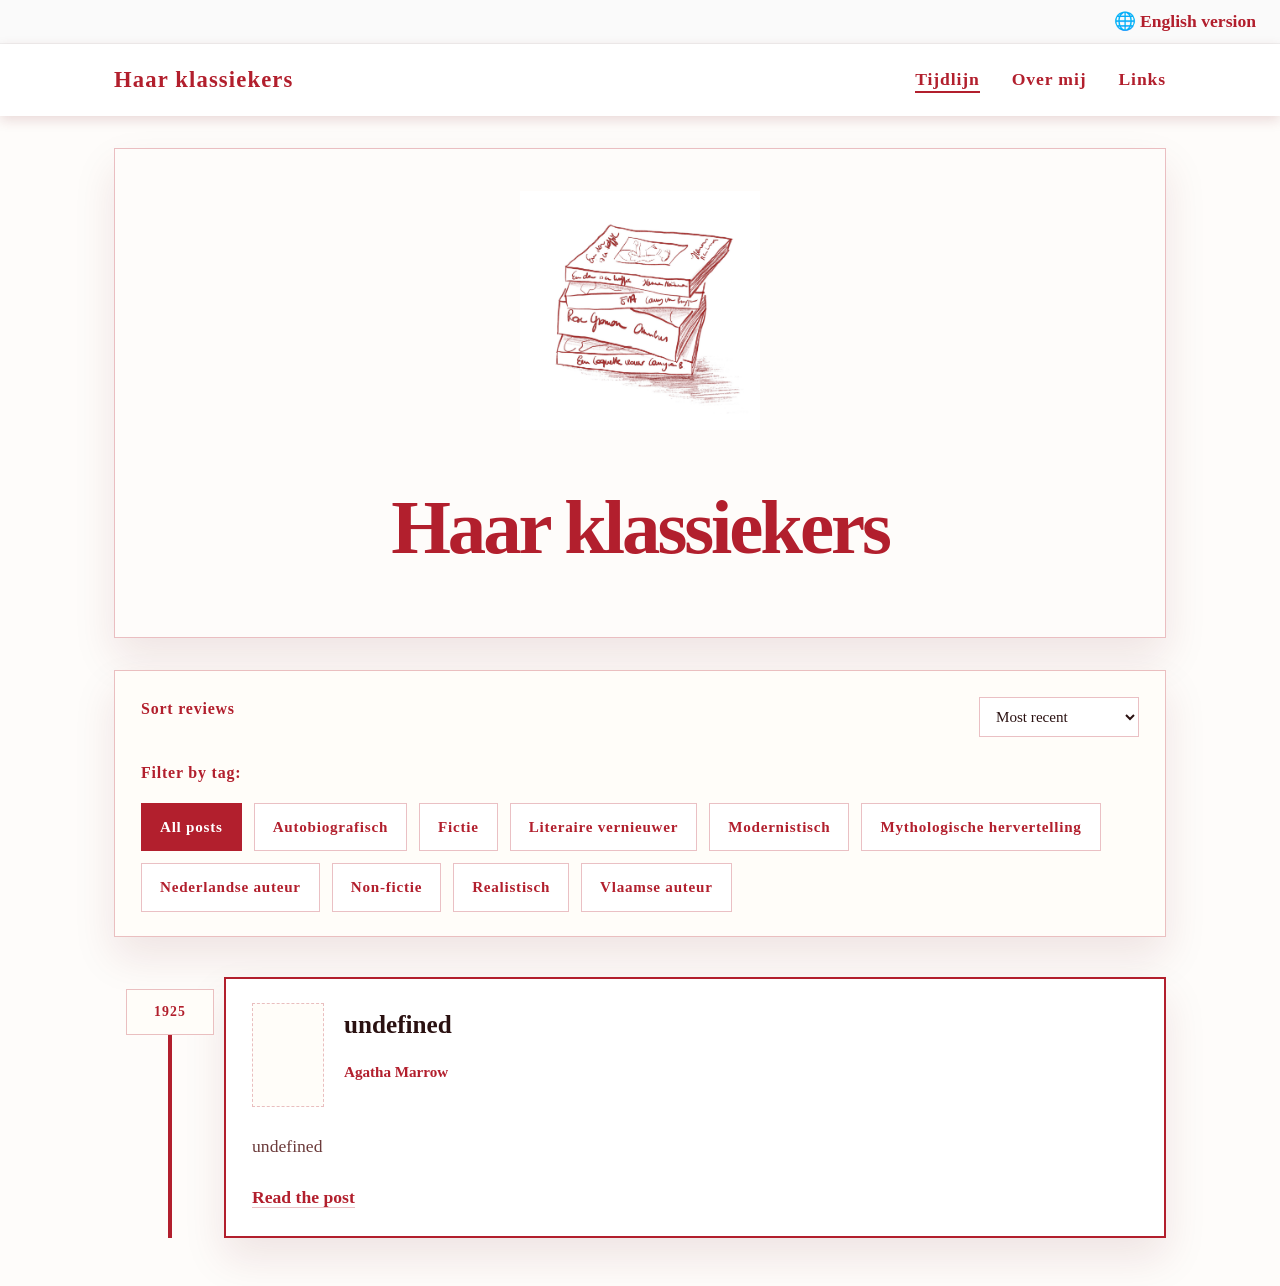
==== commit 50a11a26: "Insert logo and change font title" ====
--- a/index.html
+++ b/index.html
@@ -23,7 +23,7 @@
   <div class="page-shell">
     <header class="hero hero-timeline">
       <div class="hero-content">
-        <div class="hero-logo-space" aria-label="Logo space"></div>
+        <img src="images/logo.png" alt="Haar klassiekers logo" class="hero-logo" />
         <h1>Haar klassiekers</h1>
       </div>
     </header>
--- a/styles.css
+++ b/styles.css
@@ -1,6 +1,6 @@
 :root {
   color-scheme: light;
-  --bg: #fbf8f2;
+  --bg: #fefcfa;
   --panel: #fffdf9;
   --text: #2a1111;
   --muted: #6c3b3b;
@@ -70,6 +70,30 @@
   color: var(--accent);
   text-decoration: none;
   font-weight: 600;
+}
+
+.hero-logo {
+  width: 240px;
+  height: 240px;
+  object-fit: contain;
+  margin: 0 auto 30px;
+  display: block;
+}
+
+.hero-content {
+  display: flex;
+  flex-direction: column;
+  align-items: center;
+  justify-content: center;
+  text-align: center;
+}
+
+.post-logo-container {
+  display: flex;
+  justify-content: center;
+  align-items: center;
+  padding: 40px 0;
+  background-color: var(--bg);
 }
 
 .nav-links {
@@ -163,7 +187,7 @@
 .hero h1 {
   margin: 0;
   font-size: clamp(3.2rem, 6vw, 5.4rem);
-  font-weight: 800;
+  font-weight: 900;
   letter-spacing: -0.04em;
   color: var(--accent);
 }
